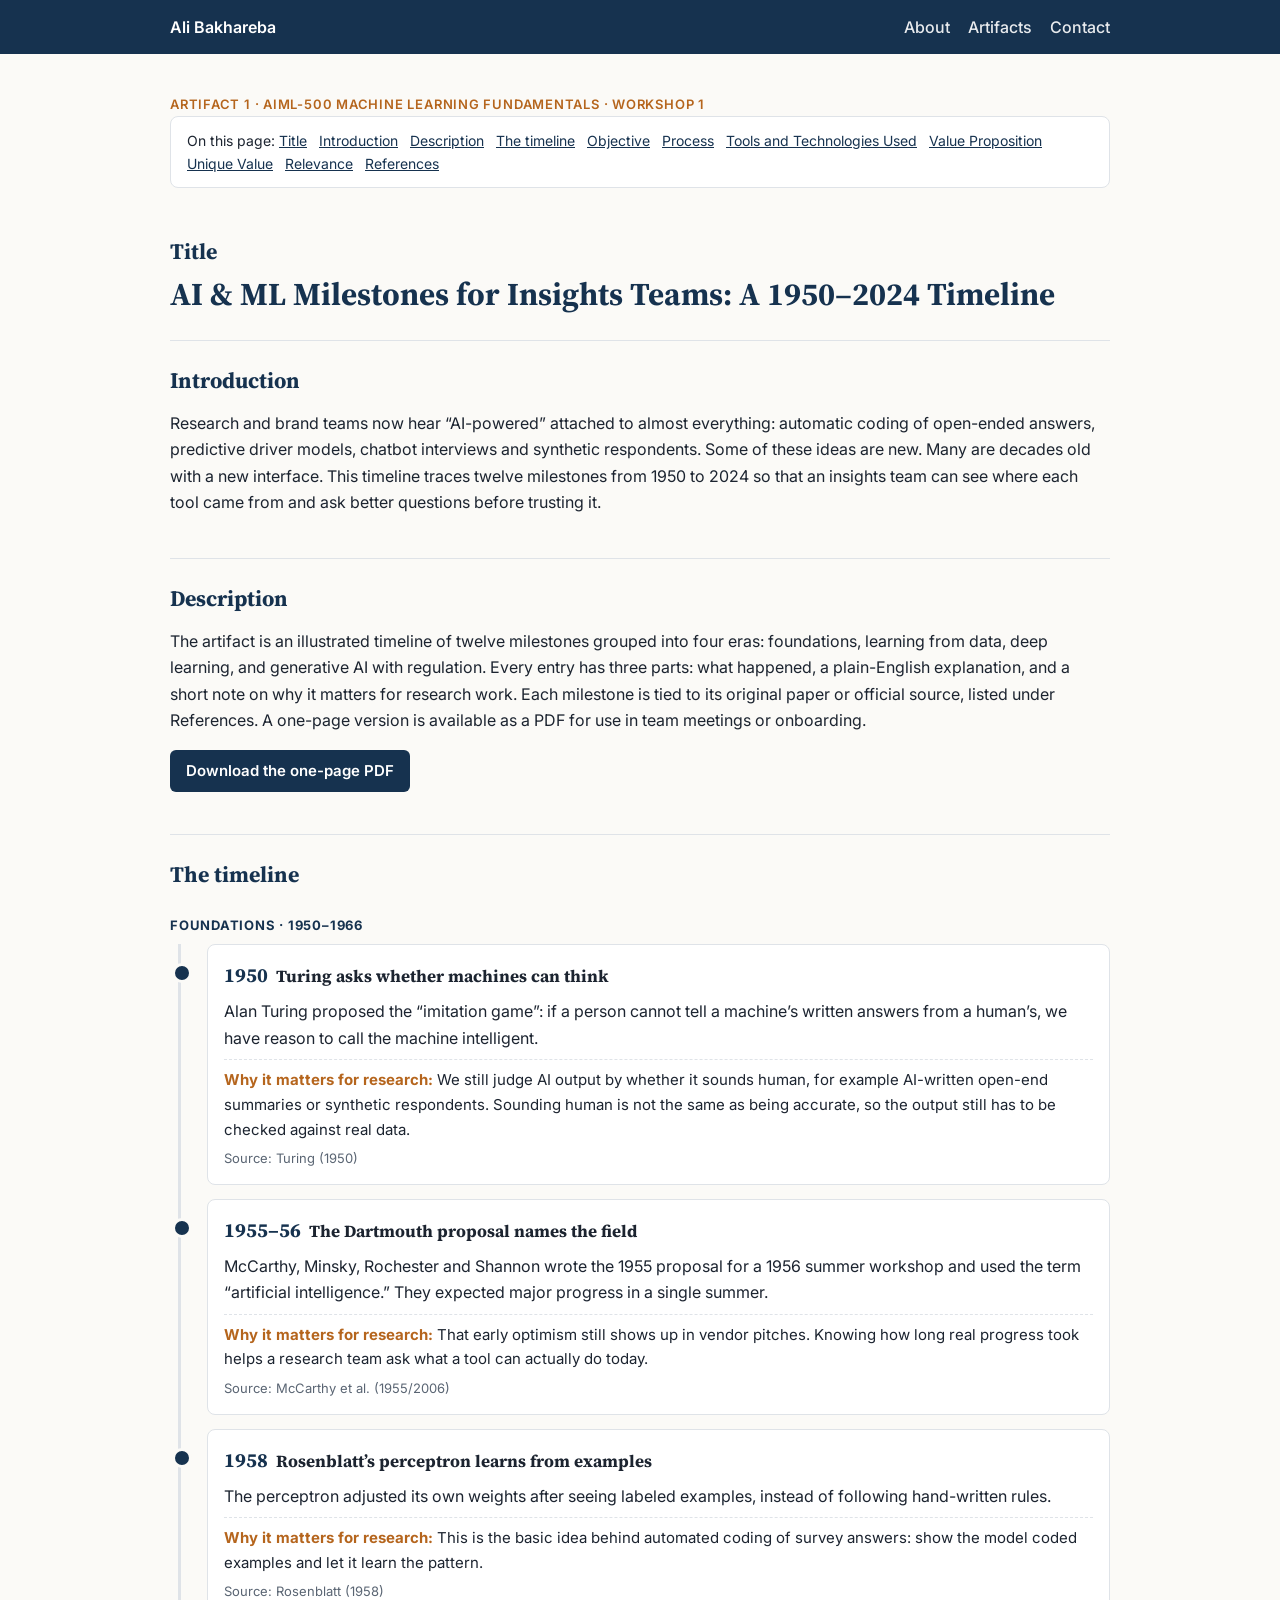
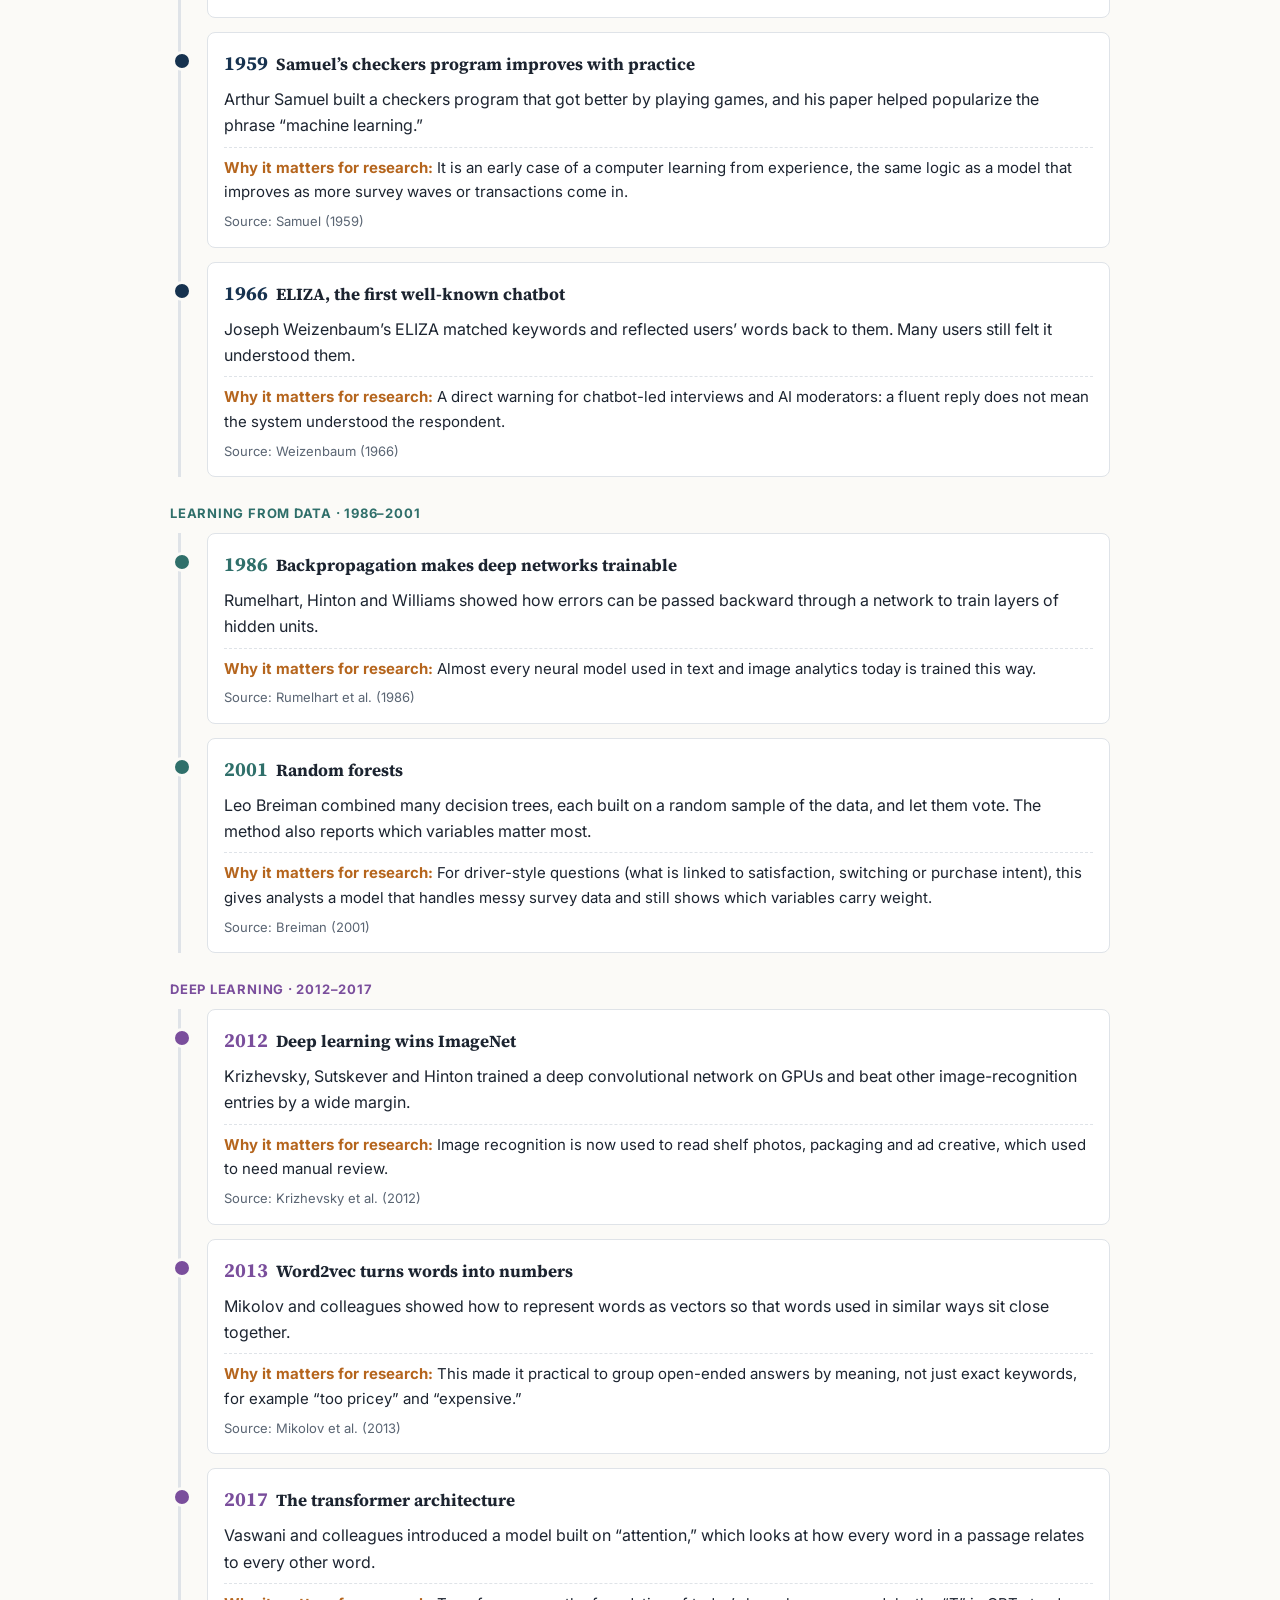
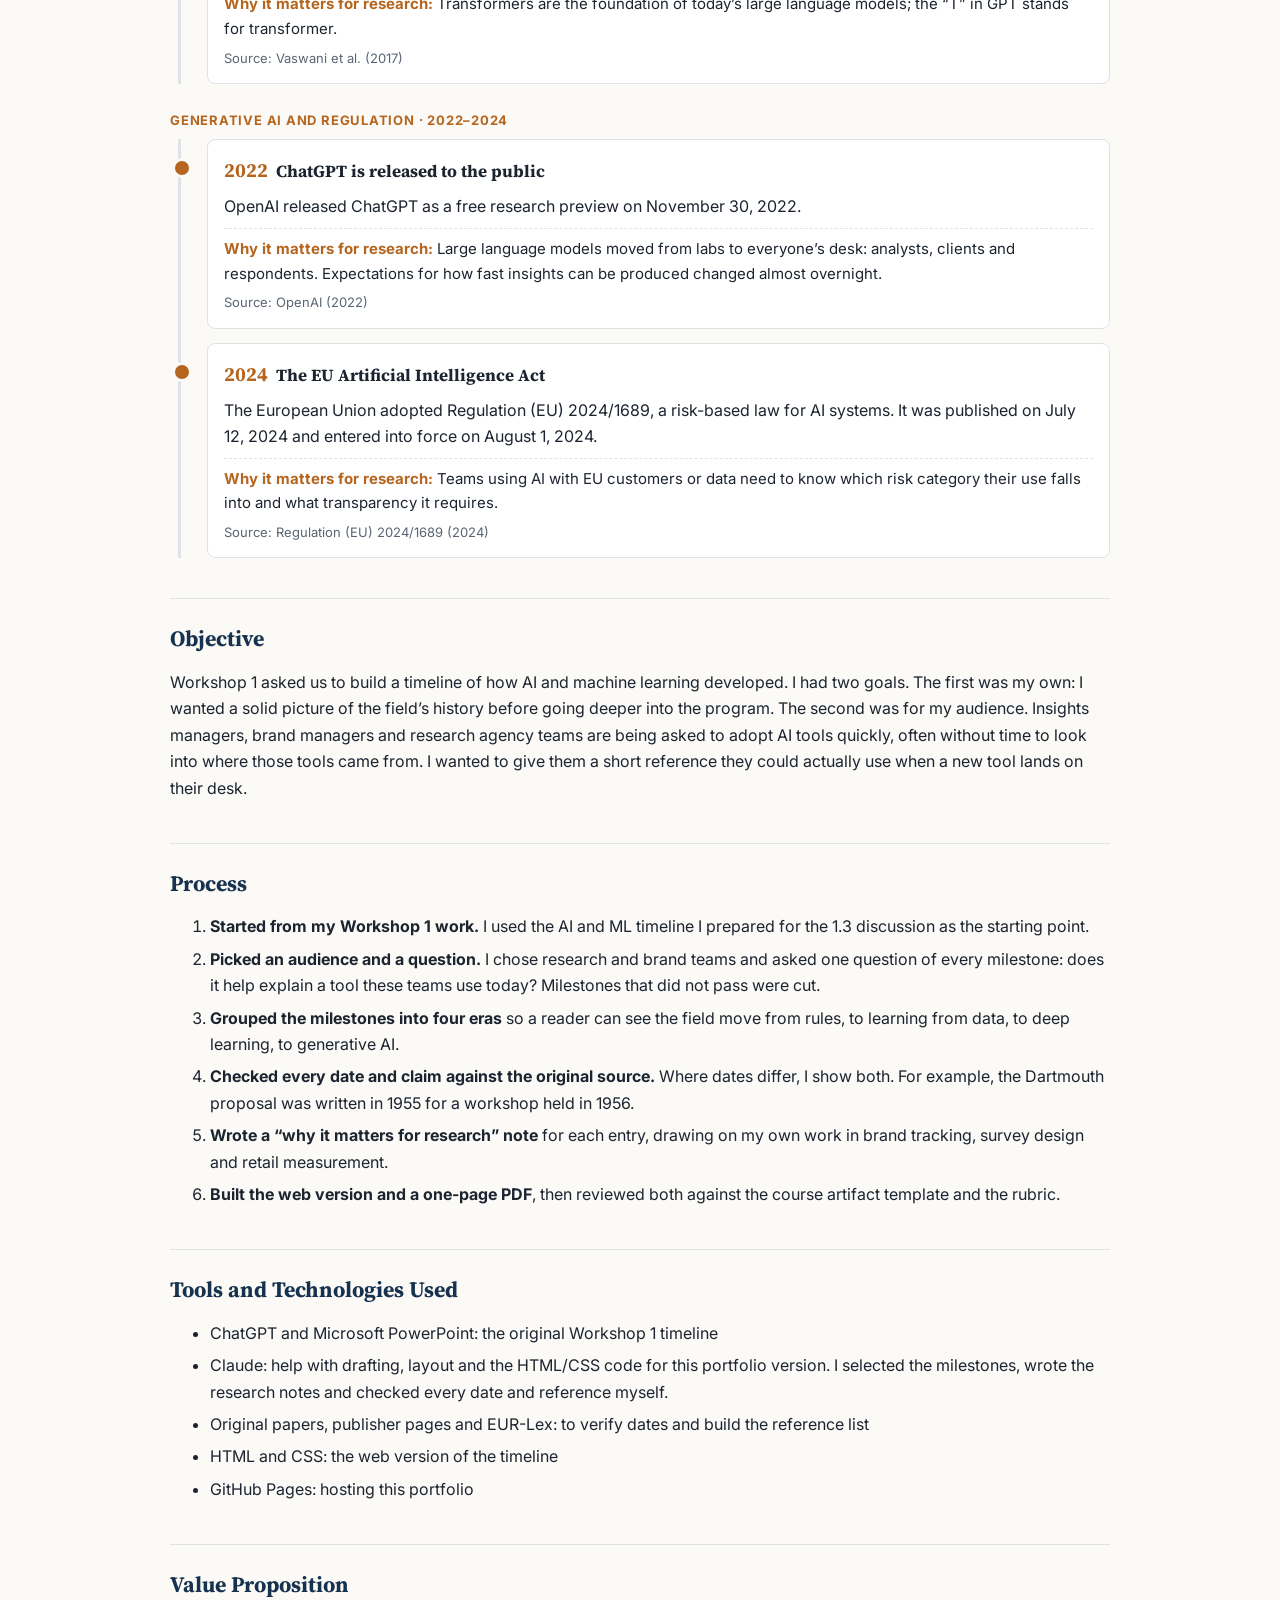
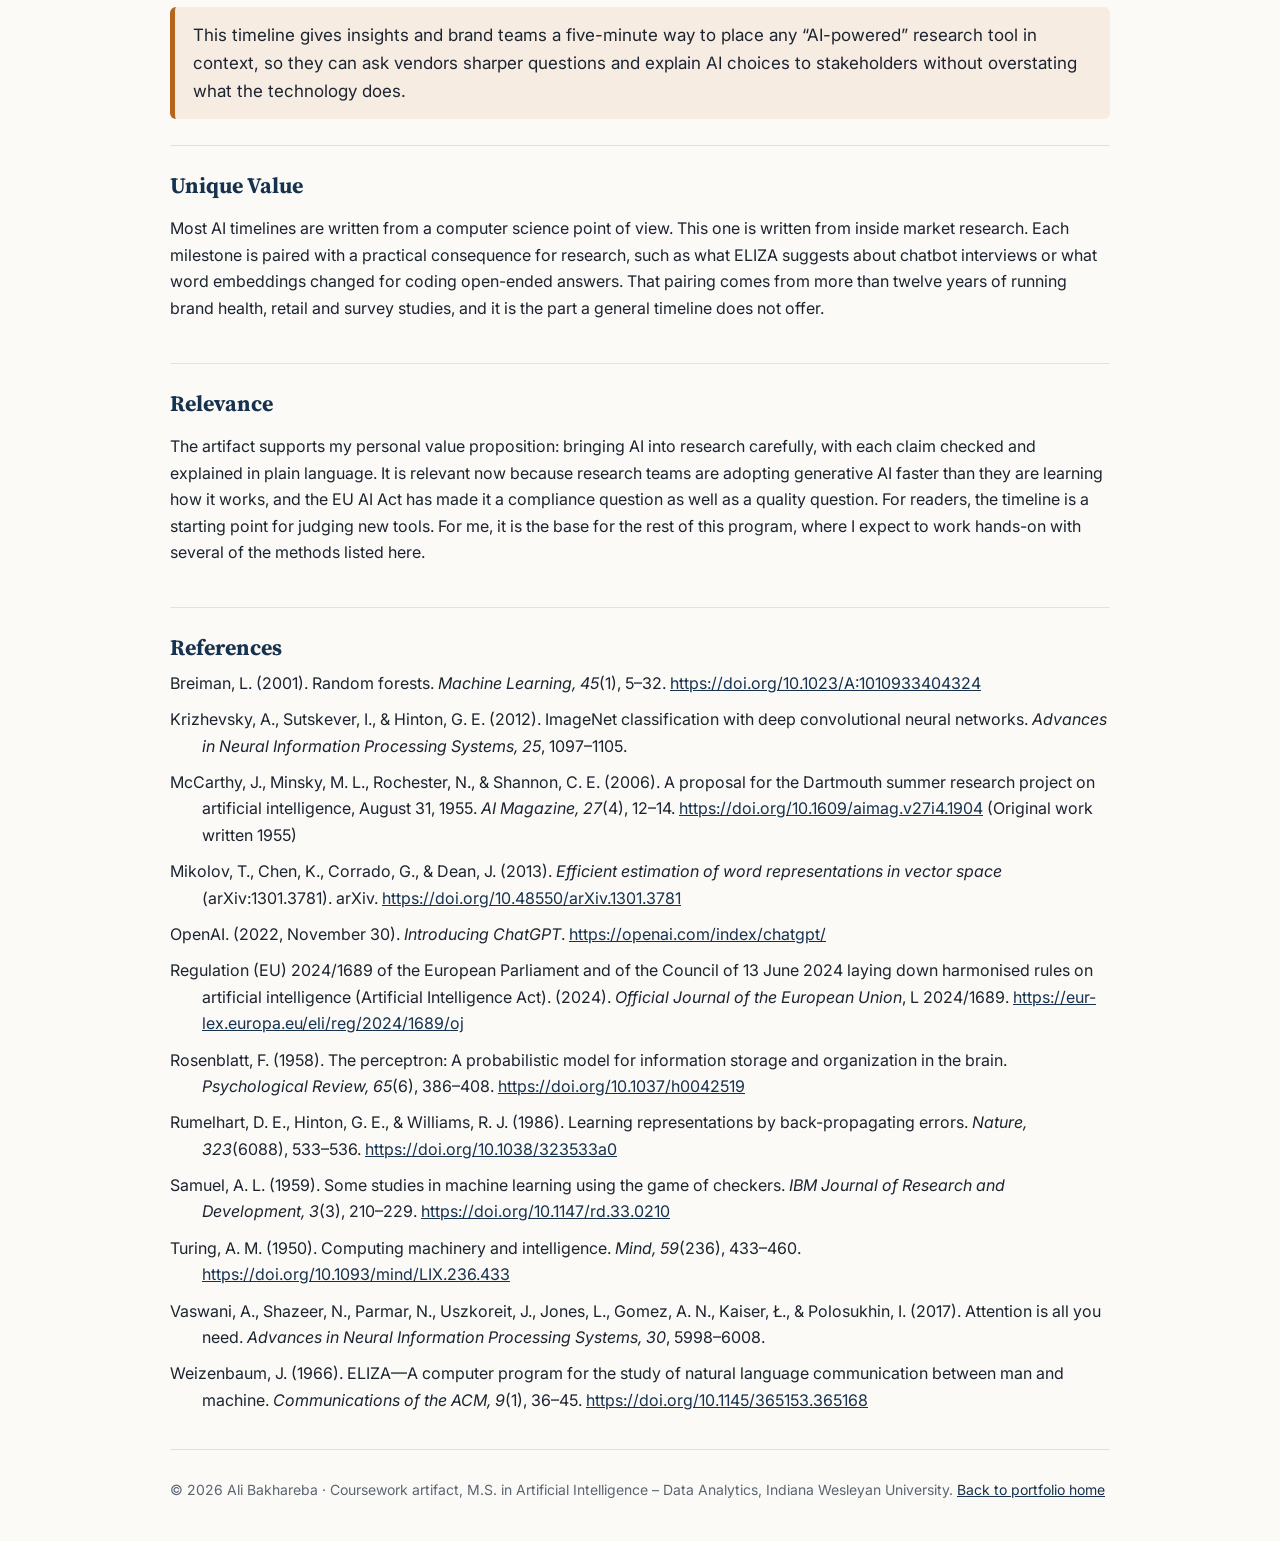
==== artifact-1-ai-ml-timeline.html @ 3a318d76 "Add files via upload" ====
<!doctype html><html lang="en"><head><meta charset="utf-8"><meta name="viewport" content="width=device-width, initial-scale=1">
<title>AI &amp; ML Milestones for Insights Teams | Ali Bakhareba</title><link rel="preconnect" href="https://fonts.googleapis.com">
<link href="https://fonts.googleapis.com/css2?family=Inter:wght@400;500;600;700&family=Source+Serif+4:wght@600;700&display=swap" rel="stylesheet">
<link rel="stylesheet" href="assets/style.css"></head><body>
<header class="site"><div class="wrap"><a href="index.html">Ali Bakhareba</a>
<nav><a href="index.html#about">About</a><a href="index.html#artifacts">Artifacts</a><a href="index.html#contact">Contact</a></nav></div></header>
<div class="wrap">
<div class="art-head">
 <div class="hero" style="padding:0;border:0"><div class="kicker">Artifact 1 · AIML-500 Machine Learning Fundamentals · Workshop 1</div></div>
 <div class="toc">On this page:
 <a href="#title">Title</a><a href="#introduction">Introduction</a><a href="#description">Description</a><a href="#timeline">The timeline</a><a href="#objective">Objective</a><a href="#process">Process</a><a href="#tools">Tools and Technologies Used</a><a href="#value">Value Proposition</a><a href="#unique">Unique Value</a><a href="#relevance">Relevance</a><a href="#references">References</a></div>
</div>

<div class="field" id="title"><h2>Title</h2>
<h1 style="margin:0">AI &amp; ML Milestones for Insights Teams: A 1950–2024 Timeline</h1></div>

<div class="field" id="introduction"><h2>Introduction</h2>
<p>Research and brand teams now hear “AI-powered” attached to almost everything: automatic coding of open-ended answers, predictive driver models, chatbot interviews and synthetic respondents. Some of these ideas are new. Many are decades old with a new interface. This timeline traces twelve milestones from 1950 to 2024 so that an insights team can see where each tool came from and ask better questions before trusting it.</p></div>

<div class="field" id="description"><h2>Description</h2>
<p>The artifact is an illustrated timeline of twelve milestones grouped into four eras: foundations, learning from data, deep learning, and generative AI with regulation. Every entry has three parts: what happened, a plain-English explanation, and a short note on why it matters for research work. Each milestone is tied to its original paper or official source, listed under References. A one-page version is available as a PDF for use in team meetings or onboarding.</p>
<p><a class="btn" href="assets/AI-ML-Milestones-for-Insights-Teams.pdf" download>Download the one-page PDF</a></p></div>

<div class="field" id="timeline"><h2>The timeline</h2>
<div class="era" style="color:var(--era1)">Foundations · 1950–1966</div><div class="tl">
<div class="ms e1"><span class="yr">1950</span><h3>Turing asks whether machines can think</h3><p>Alan Turing proposed the “imitation game”: if a person cannot tell a machine’s written answers from a human’s, we have reason to call the machine intelligent.</p><p class="why"><b>Why it matters for research:</b> We still judge AI output by whether it sounds human, for example AI-written open-end summaries or synthetic respondents. Sounding human is not the same as being accurate, so the output still has to be checked against real data.</p><div class="src">Source: Turing (1950)</div></div>
<div class="ms e1"><span class="yr">1955–56</span><h3>The Dartmouth proposal names the field</h3><p>McCarthy, Minsky, Rochester and Shannon wrote the 1955 proposal for a 1956 summer workshop and used the term “artificial intelligence.” They expected major progress in a single summer.</p><p class="why"><b>Why it matters for research:</b> That early optimism still shows up in vendor pitches. Knowing how long real progress took helps a research team ask what a tool can actually do today.</p><div class="src">Source: McCarthy et al. (1955/2006)</div></div>
<div class="ms e1"><span class="yr">1958</span><h3>Rosenblatt’s perceptron learns from examples</h3><p>The perceptron adjusted its own weights after seeing labeled examples, instead of following hand-written rules.</p><p class="why"><b>Why it matters for research:</b> This is the basic idea behind automated coding of survey answers: show the model coded examples and let it learn the pattern.</p><div class="src">Source: Rosenblatt (1958)</div></div>
<div class="ms e1"><span class="yr">1959</span><h3>Samuel’s checkers program improves with practice</h3><p>Arthur Samuel built a checkers program that got better by playing games, and his paper helped popularize the phrase “machine learning.”</p><p class="why"><b>Why it matters for research:</b> It is an early case of a computer learning from experience, the same logic as a model that improves as more survey waves or transactions come in.</p><div class="src">Source: Samuel (1959)</div></div>
<div class="ms e1"><span class="yr">1966</span><h3>ELIZA, the first well-known chatbot</h3><p>Joseph Weizenbaum’s ELIZA matched keywords and reflected users’ words back to them. Many users still felt it understood them.</p><p class="why"><b>Why it matters for research:</b> A direct warning for chatbot-led interviews and AI moderators: a fluent reply does not mean the system understood the respondent.</p><div class="src">Source: Weizenbaum (1966)</div></div>
</div>
<div class="era" style="color:var(--era2)">Learning from data · 1986–2001</div><div class="tl">
<div class="ms e2"><span class="yr">1986</span><h3>Backpropagation makes deep networks trainable</h3><p>Rumelhart, Hinton and Williams showed how errors can be passed backward through a network to train layers of hidden units.</p><p class="why"><b>Why it matters for research:</b> Almost every neural model used in text and image analytics today is trained this way.</p><div class="src">Source: Rumelhart et al. (1986)</div></div>
<div class="ms e2"><span class="yr">2001</span><h3>Random forests</h3><p>Leo Breiman combined many decision trees, each built on a random sample of the data, and let them vote. The method also reports which variables matter most.</p><p class="why"><b>Why it matters for research:</b> For driver-style questions (what is linked to satisfaction, switching or purchase intent), this gives analysts a model that handles messy survey data and still shows which variables carry weight.</p><div class="src">Source: Breiman (2001)</div></div>
</div>
<div class="era" style="color:var(--era3)">Deep learning · 2012–2017</div><div class="tl">
<div class="ms e3"><span class="yr">2012</span><h3>Deep learning wins ImageNet</h3><p>Krizhevsky, Sutskever and Hinton trained a deep convolutional network on GPUs and beat other image-recognition entries by a wide margin.</p><p class="why"><b>Why it matters for research:</b> Image recognition is now used to read shelf photos, packaging and ad creative, which used to need manual review.</p><div class="src">Source: Krizhevsky et al. (2012)</div></div>
<div class="ms e3"><span class="yr">2013</span><h3>Word2vec turns words into numbers</h3><p>Mikolov and colleagues showed how to represent words as vectors so that words used in similar ways sit close together.</p><p class="why"><b>Why it matters for research:</b> This made it practical to group open-ended answers by meaning, not just exact keywords, for example “too pricey” and “expensive.”</p><div class="src">Source: Mikolov et al. (2013)</div></div>
<div class="ms e3"><span class="yr">2017</span><h3>The transformer architecture</h3><p>Vaswani and colleagues introduced a model built on “attention,” which looks at how every word in a passage relates to every other word.</p><p class="why"><b>Why it matters for research:</b> Transformers are the foundation of today’s large language models; the “T” in GPT stands for transformer.</p><div class="src">Source: Vaswani et al. (2017)</div></div>
</div>
<div class="era" style="color:var(--era4)">Generative AI and regulation · 2022–2024</div><div class="tl">
<div class="ms e4"><span class="yr">2022</span><h3>ChatGPT is released to the public</h3><p>OpenAI released ChatGPT as a free research preview on November 30, 2022.</p><p class="why"><b>Why it matters for research:</b> Large language models moved from labs to everyone’s desk: analysts, clients and respondents. Expectations for how fast insights can be produced changed almost overnight.</p><div class="src">Source: OpenAI (2022)</div></div>
<div class="ms e4"><span class="yr">2024</span><h3>The EU Artificial Intelligence Act</h3><p>The European Union adopted Regulation (EU) 2024/1689, a risk-based law for AI systems. It was published on July 12, 2024 and entered into force on August 1, 2024.</p><p class="why"><b>Why it matters for research:</b> Teams using AI with EU customers or data need to know which risk category their use falls into and what transparency it requires.</p><div class="src">Source: Regulation (EU) 2024/1689 (2024)</div></div>
</div>
</div>

<div class="field" id="objective"><h2>Objective</h2>
<p>Workshop 1 asked us to build a timeline of how AI and machine learning developed. I had two goals. The first was my own: I wanted a solid picture of the field’s history before going deeper into the program. The second was for my audience. Insights managers, brand managers and research agency teams are being asked to adopt AI tools quickly, often without time to look into where those tools came from. I wanted to give them a short reference they could actually use when a new tool lands on their desk.</p></div>

<div class="field" id="process"><h2>Process</h2>
<ol>
<li><b>Started from my Workshop 1 work.</b> I used the AI and ML timeline I prepared for the 1.3 discussion as the starting point.</li>
<li><b>Picked an audience and a question.</b> I chose research and brand teams and asked one question of every milestone: does it help explain a tool these teams use today? Milestones that did not pass were cut.</li>
<li><b>Grouped the milestones into four eras</b> so a reader can see the field move from rules, to learning from data, to deep learning, to generative AI.</li>
<li><b>Checked every date and claim against the original source.</b> Where dates differ, I show both. For example, the Dartmouth proposal was written in 1955 for a workshop held in 1956.</li>
<li><b>Wrote a “why it matters for research” note</b> for each entry, drawing on my own work in brand tracking, survey design and retail measurement.</li>
<li><b>Built the web version and a one-page PDF</b>, then reviewed both against the course artifact template and the rubric.</li>
</ol></div>

<div class="field" id="tools"><h2>Tools and Technologies Used</h2>
<ul>
<li>ChatGPT and Microsoft PowerPoint: the original Workshop 1 timeline</li>
<li>Claude: help with drafting, layout and the HTML/CSS code for this portfolio version. I selected the milestones, wrote the research notes and checked every date and reference myself.</li>
<li>Original papers, publisher pages and EUR-Lex: to verify dates and build the reference list</li>
<li>HTML and CSS: the web version of the timeline</li>
<li>GitHub Pages: hosting this portfolio</li>
</ul></div>

<div class="field" id="value"><h2>Value Proposition</h2>
<div class="vp">This timeline gives insights and brand teams a five-minute way to place any “AI-powered” research tool in context, so they can ask vendors sharper questions and explain AI choices to stakeholders without overstating what the technology does.</div></div>

<div class="field" id="unique"><h2>Unique Value</h2>
<p>Most AI timelines are written from a computer science point of view. This one is written from inside market research. Each milestone is paired with a practical consequence for research, such as what ELIZA suggests about chatbot interviews or what word embeddings changed for coding open-ended answers. That pairing comes from more than twelve years of running brand health, retail and survey studies, and it is the part a general timeline does not offer.</p></div>

<div class="field" id="relevance"><h2>Relevance</h2>
<p>The artifact supports my personal value proposition: bringing AI into research carefully, with each claim checked and explained in plain language. It is relevant now because research teams are adopting generative AI faster than they are learning how it works, and the EU AI Act has made it a compliance question as well as a quality question. For readers, the timeline is a starting point for judging new tools. For me, it is the base for the rest of this program, where I expect to work hands-on with several of the methods listed here.</p></div>

<div class="field refs" id="references"><h2>References</h2>
<p>Breiman, L. (2001). Random forests. <i>Machine Learning, 45</i>(1), 5–32. <a href="https://doi.org/10.1023/A:1010933404324">https://doi.org/10.1023/A:1010933404324</a></p><p>Krizhevsky, A., Sutskever, I., &amp; Hinton, G. E. (2012). ImageNet classification with deep convolutional neural networks. <i>Advances in Neural Information Processing Systems, 25</i>, 1097–1105.</p><p>McCarthy, J., Minsky, M. L., Rochester, N., &amp; Shannon, C. E. (2006). A proposal for the Dartmouth summer research project on artificial intelligence, August 31, 1955. <i>AI Magazine, 27</i>(4), 12–14. <a href="https://doi.org/10.1609/aimag.v27i4.1904">https://doi.org/10.1609/aimag.v27i4.1904</a> (Original work written 1955)</p><p>Mikolov, T., Chen, K., Corrado, G., &amp; Dean, J. (2013). <i>Efficient estimation of word representations in vector space</i> (arXiv:1301.3781). arXiv. <a href="https://doi.org/10.48550/arXiv.1301.3781">https://doi.org/10.48550/arXiv.1301.3781</a></p><p>OpenAI. (2022, November 30). <i>Introducing ChatGPT</i>. <a href="https://openai.com/index/chatgpt/">https://openai.com/index/chatgpt/</a></p><p>Regulation (EU) 2024/1689 of the European Parliament and of the Council of 13 June 2024 laying down harmonised rules on artificial intelligence (Artificial Intelligence Act). (2024). <i>Official Journal of the European Union</i>, L 2024/1689. <a href="https://eur-lex.europa.eu/eli/reg/2024/1689/oj">https://eur-lex.europa.eu/eli/reg/2024/1689/oj</a></p><p>Rosenblatt, F. (1958). The perceptron: A probabilistic model for information storage and organization in the brain. <i>Psychological Review, 65</i>(6), 386–408. <a href="https://doi.org/10.1037/h0042519">https://doi.org/10.1037/h0042519</a></p><p>Rumelhart, D. E., Hinton, G. E., &amp; Williams, R. J. (1986). Learning representations by back-propagating errors. <i>Nature, 323</i>(6088), 533–536. <a href="https://doi.org/10.1038/323533a0">https://doi.org/10.1038/323533a0</a></p><p>Samuel, A. L. (1959). Some studies in machine learning using the game of checkers. <i>IBM Journal of Research and Development, 3</i>(3), 210–229. <a href="https://doi.org/10.1147/rd.33.0210">https://doi.org/10.1147/rd.33.0210</a></p><p>Turing, A. M. (1950). Computing machinery and intelligence. <i>Mind, 59</i>(236), 433–460. <a href="https://doi.org/10.1093/mind/LIX.236.433">https://doi.org/10.1093/mind/LIX.236.433</a></p><p>Vaswani, A., Shazeer, N., Parmar, N., Uszkoreit, J., Jones, L., Gomez, A. N., Kaiser, Ł., &amp; Polosukhin, I. (2017). Attention is all you need. <i>Advances in Neural Information Processing Systems, 30</i>, 5998–6008.</p><p>Weizenbaum, J. (1966). ELIZA—A computer program for the study of natural language communication between man and machine. <i>Communications of the ACM, 9</i>(1), 36–45. <a href="https://doi.org/10.1145/365153.365168">https://doi.org/10.1145/365153.365168</a></p>
</div>

<footer>© 2026 Ali Bakhareba · Coursework artifact, M.S. in Artificial Intelligence – Data Analytics, Indiana Wesleyan University. <a href="index.html">Back to portfolio home</a></footer>
</div></body></html>
---- assets/style.css ----
:root{
  --ink:#1c2430; --muted:#5a6573; --line:#dfe3e8; --bg:#fbfaf7; --card:#ffffff;
  --navy:#16324f; --accent:#b5651d; --accent-soft:#f6ece2; --era1:#16324f; --era2:#2f6f6a; --era3:#7a4e9c; --era4:#b5651d;
}
*{box-sizing:border-box}
html{scroll-behavior:smooth}
body{margin:0;background:var(--bg);color:var(--ink);font:16px/1.65 "Inter",system-ui,-apple-system,"Segoe UI",Arial,sans-serif}
h1,h2,h3{font-family:"Source Serif 4",Georgia,serif;color:var(--navy);line-height:1.25}
a{color:var(--navy)}
.wrap{max-width:980px;margin:0 auto;padding:0 20px}
header.site{background:var(--navy);color:#fff}
header.site .wrap{display:flex;justify-content:space-between;align-items:center;flex-wrap:wrap;gap:8px;padding-top:14px;padding-bottom:14px}
header.site a{color:#fff;text-decoration:none;font-weight:600}
header.site nav a{margin-left:18px;font-weight:500;opacity:.9}
header.site nav a:hover{opacity:1;text-decoration:underline}
.hero{padding:56px 0 40px;border-bottom:1px solid var(--line)}
.hero .kicker{color:var(--accent);font-weight:600;letter-spacing:.06em;text-transform:uppercase;font-size:13px}
.hero h1{font-size:40px;margin:6px 0 4px}
.hero .role{color:var(--muted);font-size:18px;margin:0 0 22px}
.pvp{background:var(--card);border-left:5px solid var(--accent);padding:18px 22px;border-radius:6px;box-shadow:0 1px 3px rgba(0,0,0,.06);font-size:18px}
.pvp b{display:block;font-size:13px;letter-spacing:.06em;text-transform:uppercase;color:var(--accent);margin-bottom:6px}
section{padding:40px 0;border-bottom:1px solid var(--line)}
section h2{font-size:28px;margin-top:0}
.grid{display:grid;align-items:start;grid-template-columns:repeat(auto-fit,minmax(260px,1fr));gap:18px}
.card{background:var(--card);border:1px solid var(--line);border-radius:8px;padding:18px;display:flex;flex-direction:column}
.card img{width:100%;border-radius:6px;border:1px solid var(--line);margin-bottom:12px}
.card h3{margin:4px 0 6px;font-size:19px}
.card .tag{font-size:12px;font-weight:600;color:var(--accent);text-transform:uppercase;letter-spacing:.05em}
.card p{margin:0 0 12px;color:var(--muted)}
.card .btn{margin-top:auto}
.card.pending{border-style:dashed;background:transparent}
.btn{display:inline-block;background:var(--navy);color:#fff;padding:9px 16px;border-radius:6px;text-decoration:none;font-weight:600;font-size:15px}
.btn.alt{background:transparent;color:var(--navy);border:1.5px solid var(--navy)}
.facts{display:grid;grid-template-columns:repeat(auto-fit,minmax(170px,1fr));gap:12px;margin-top:18px}
.fact{background:var(--card);border:1px solid var(--line);border-radius:8px;padding:12px 14px}
.fact b{display:block;font-size:22px;color:var(--navy);font-family:"Source Serif 4",Georgia,serif}
.fact span{font-size:14px;color:var(--muted)}
footer{padding:28px 0 40px;color:var(--muted);font-size:14px}
/* artifact page */
.art-head{padding:40px 0 24px}
.art-head h1{font-size:34px;margin:6px 0 10px}
.toc{background:var(--card);border:1px solid var(--line);border-radius:8px;padding:12px 16px;font-size:14px}
.toc a{margin-right:12px;display:inline-block}
.field{padding:26px 0;border-bottom:1px solid var(--line)}
.field h2{font-size:22px;margin:0 0 8px}
.field ol li,.field ul li{margin-bottom:6px}
.vp{background:var(--accent-soft);border-left:5px solid var(--accent);padding:14px 18px;border-radius:6px;font-size:17px}
.refs p{padding-left:2em;text-indent:-2em;margin:0 0 10px}
/* timeline */
.era{margin:26px 0 8px;font-weight:700;font-size:13px;letter-spacing:.06em;text-transform:uppercase}
.tl{position:relative;margin-left:8px;padding-left:26px;border-left:3px solid var(--line)}
.ms{position:relative;background:var(--card);border:1px solid var(--line);border-radius:8px;padding:14px 16px;margin:0 0 14px}
.ms:before{content:"";position:absolute;left:-36px;top:18px;width:14px;height:14px;border-radius:50%;background:var(--dot,var(--navy));border:3px solid var(--bg)}
.ms .yr{font-family:"Source Serif 4",Georgia,serif;font-weight:700;font-size:20px;color:var(--dot,var(--navy))}
.ms h3{display:inline;font-size:17px;margin-left:8px;color:var(--ink)}
.ms p{margin:6px 0 0}
.ms .why{margin-top:8px;padding-top:8px;border-top:1px dashed var(--line);font-size:15px}
.ms .why b{color:var(--accent)}
.ms .src{font-size:13px;color:var(--muted);margin-top:6px}
.e1{--dot:var(--era1)} .e2{--dot:var(--era2)} .e3{--dot:var(--era3)} .e4{--dot:var(--era4)}
@media (max-width:600px){.hero h1{font-size:31px}header.site nav a{margin-left:0;margin-right:14px}.art-head h1{font-size:27px}}
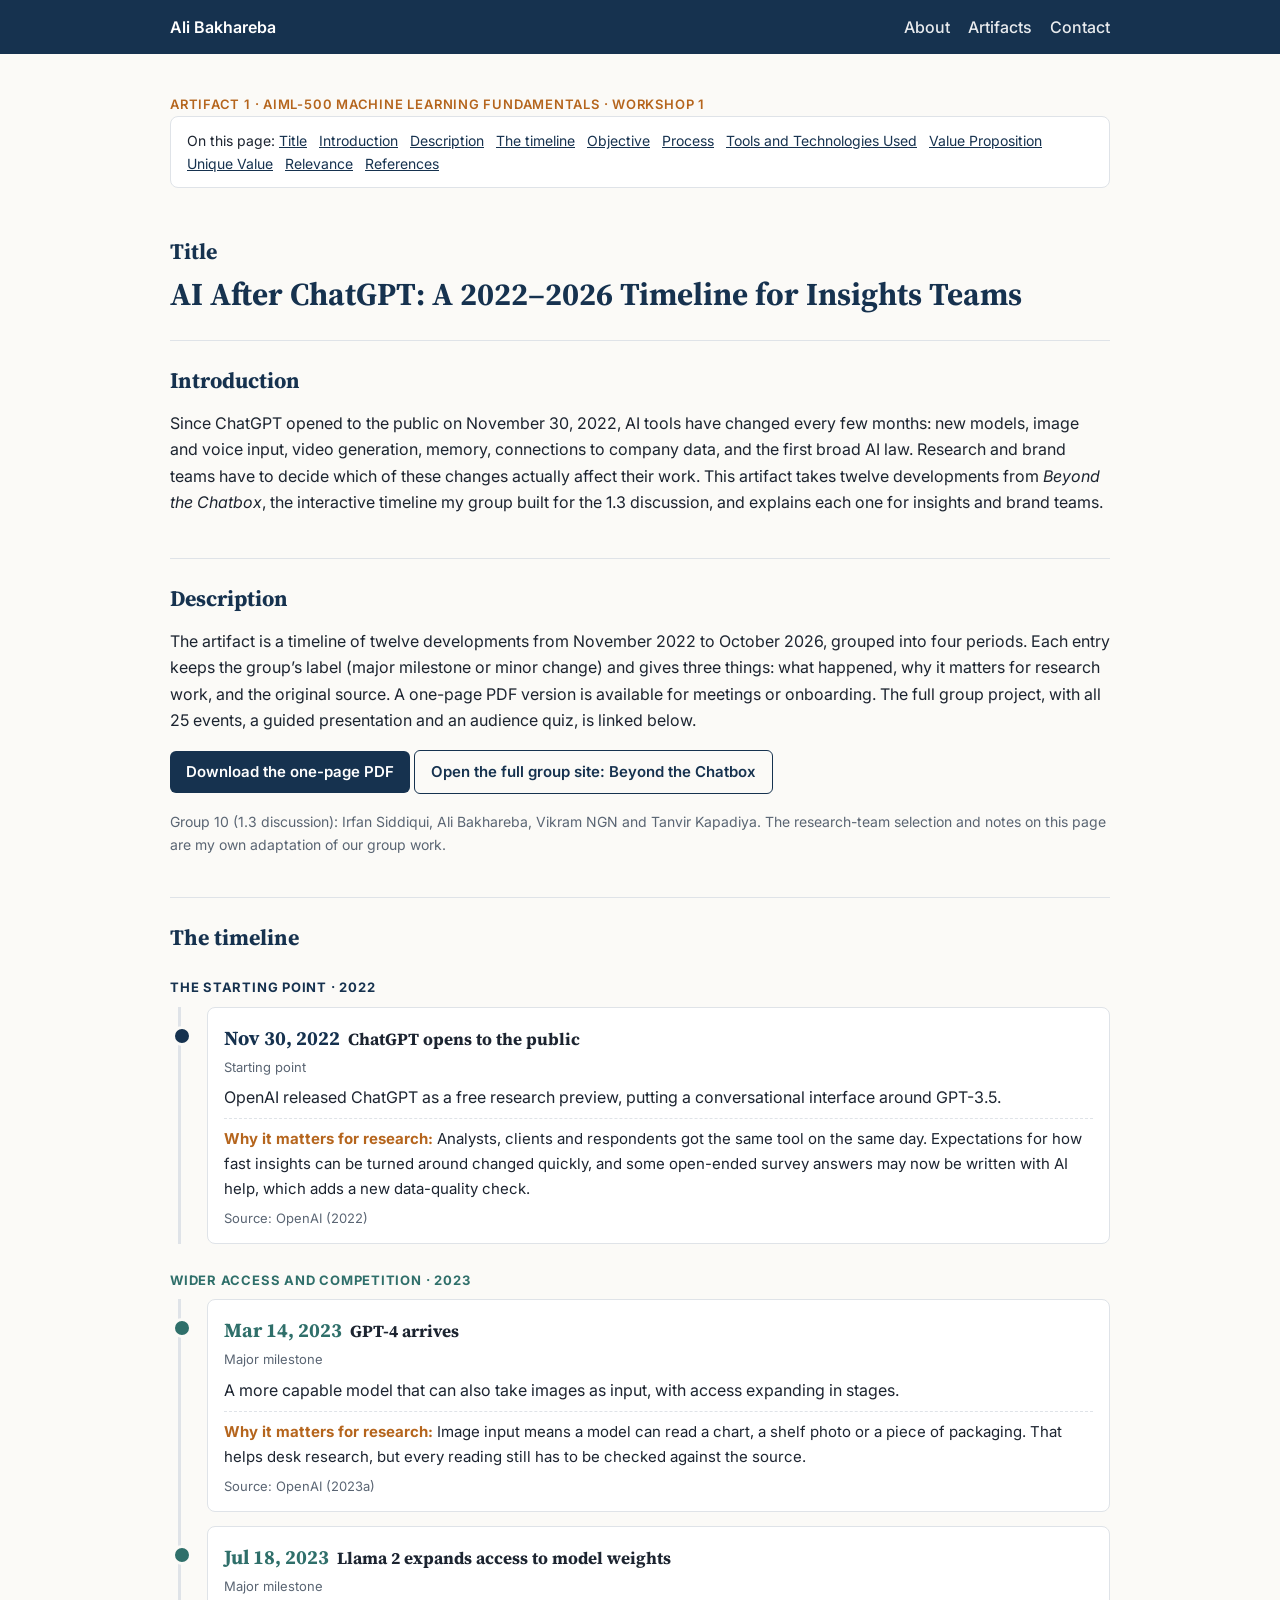
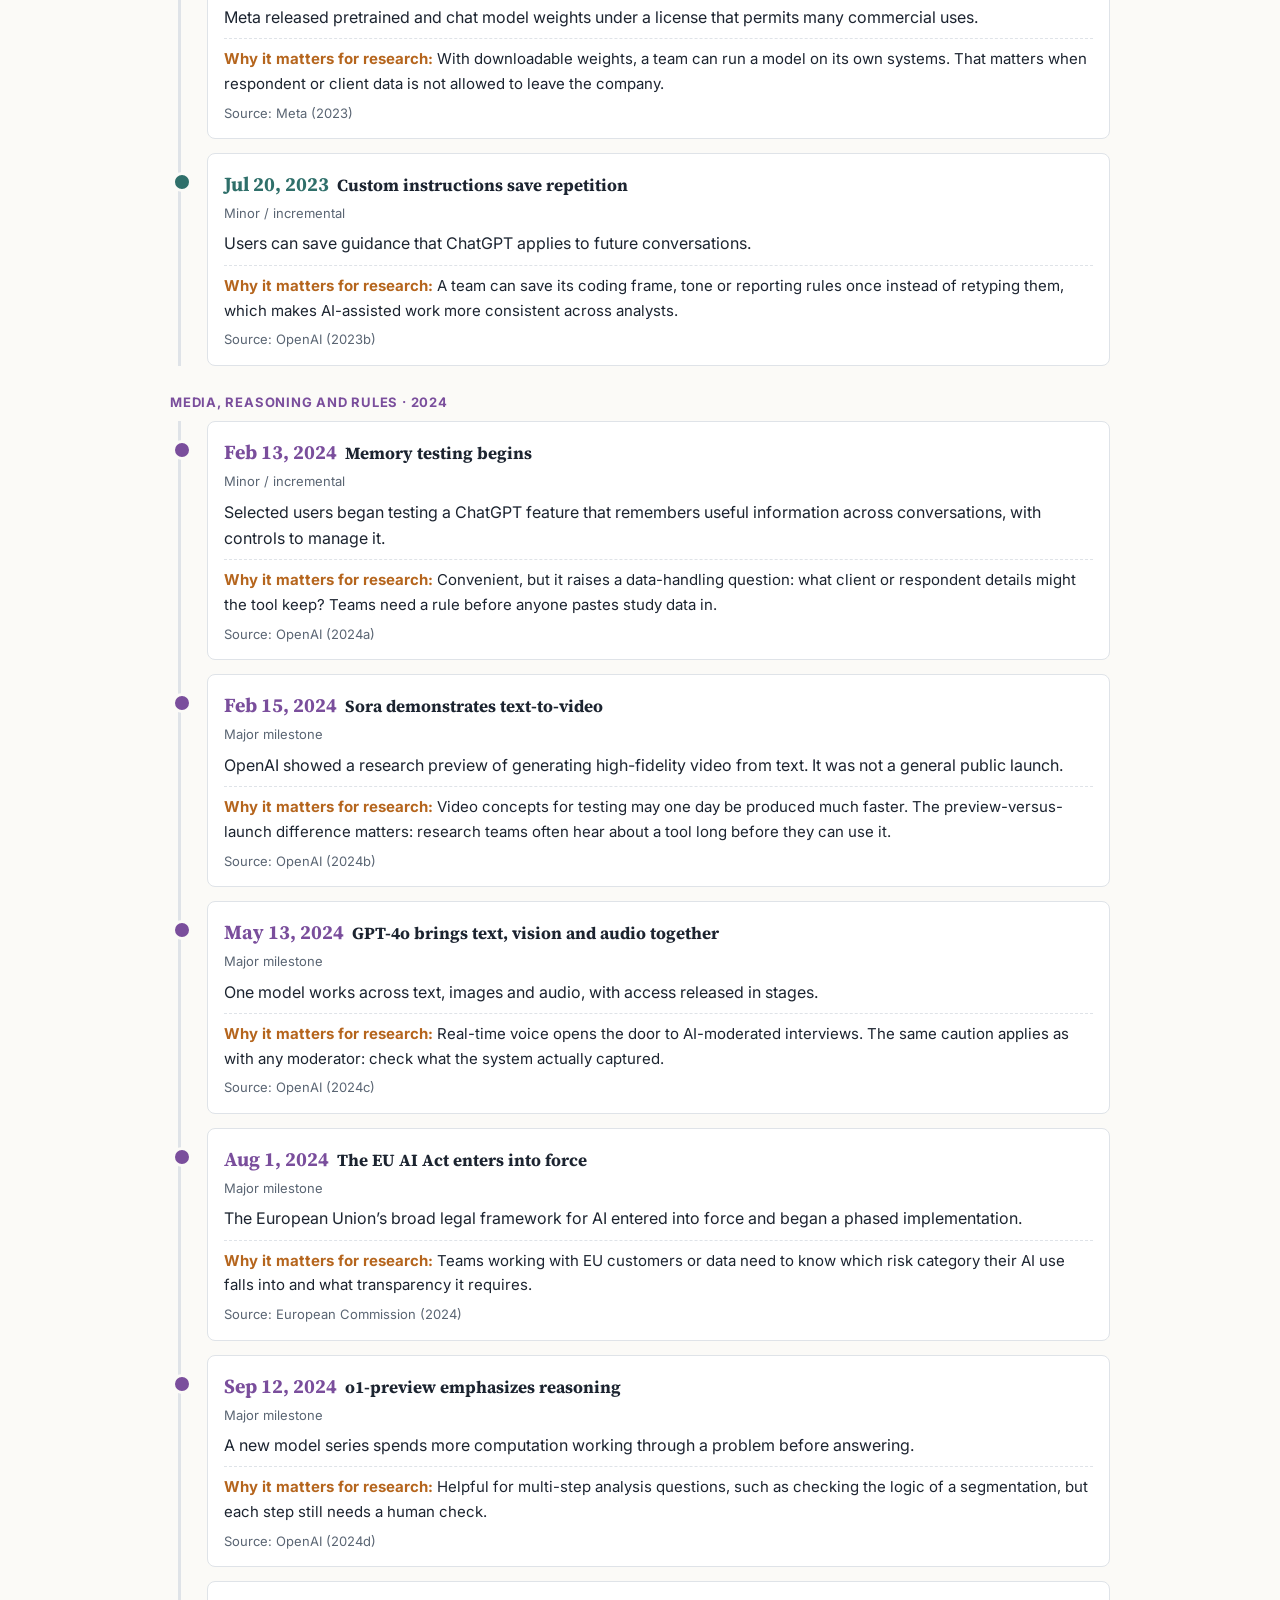
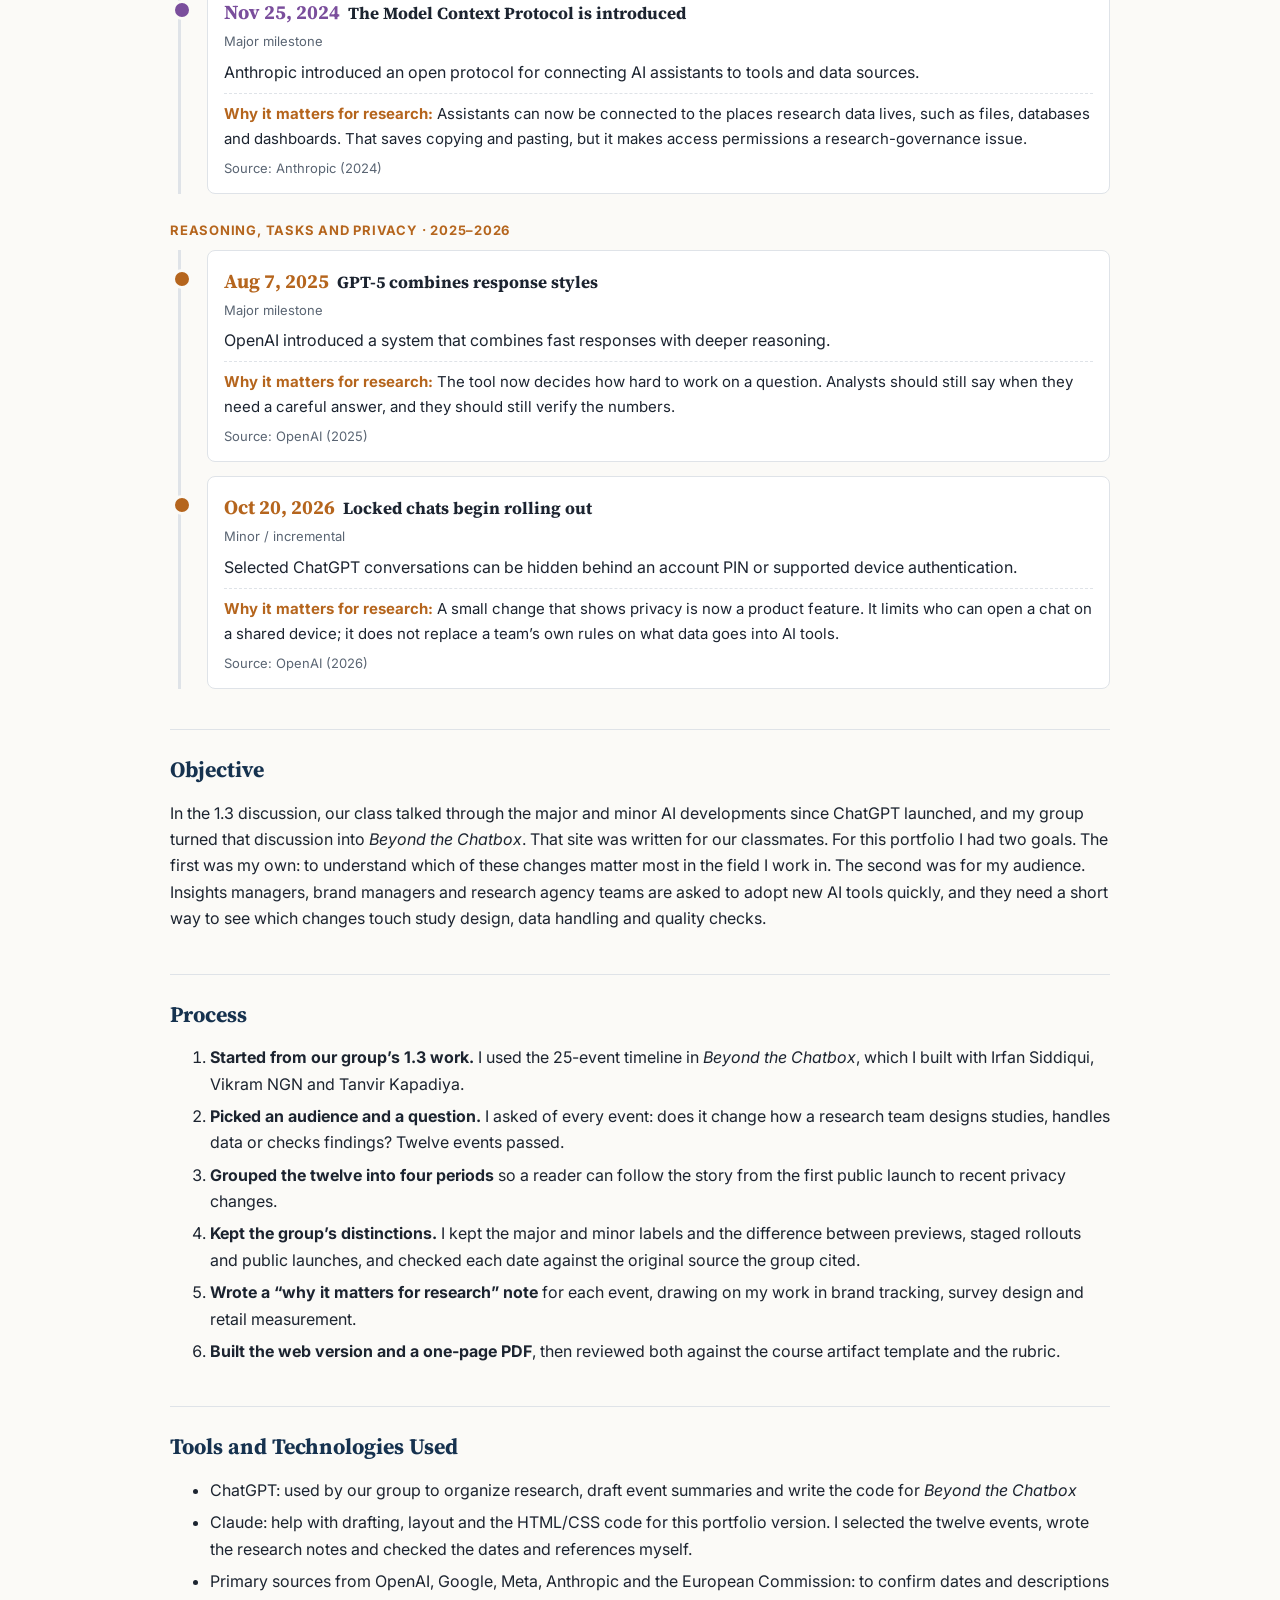
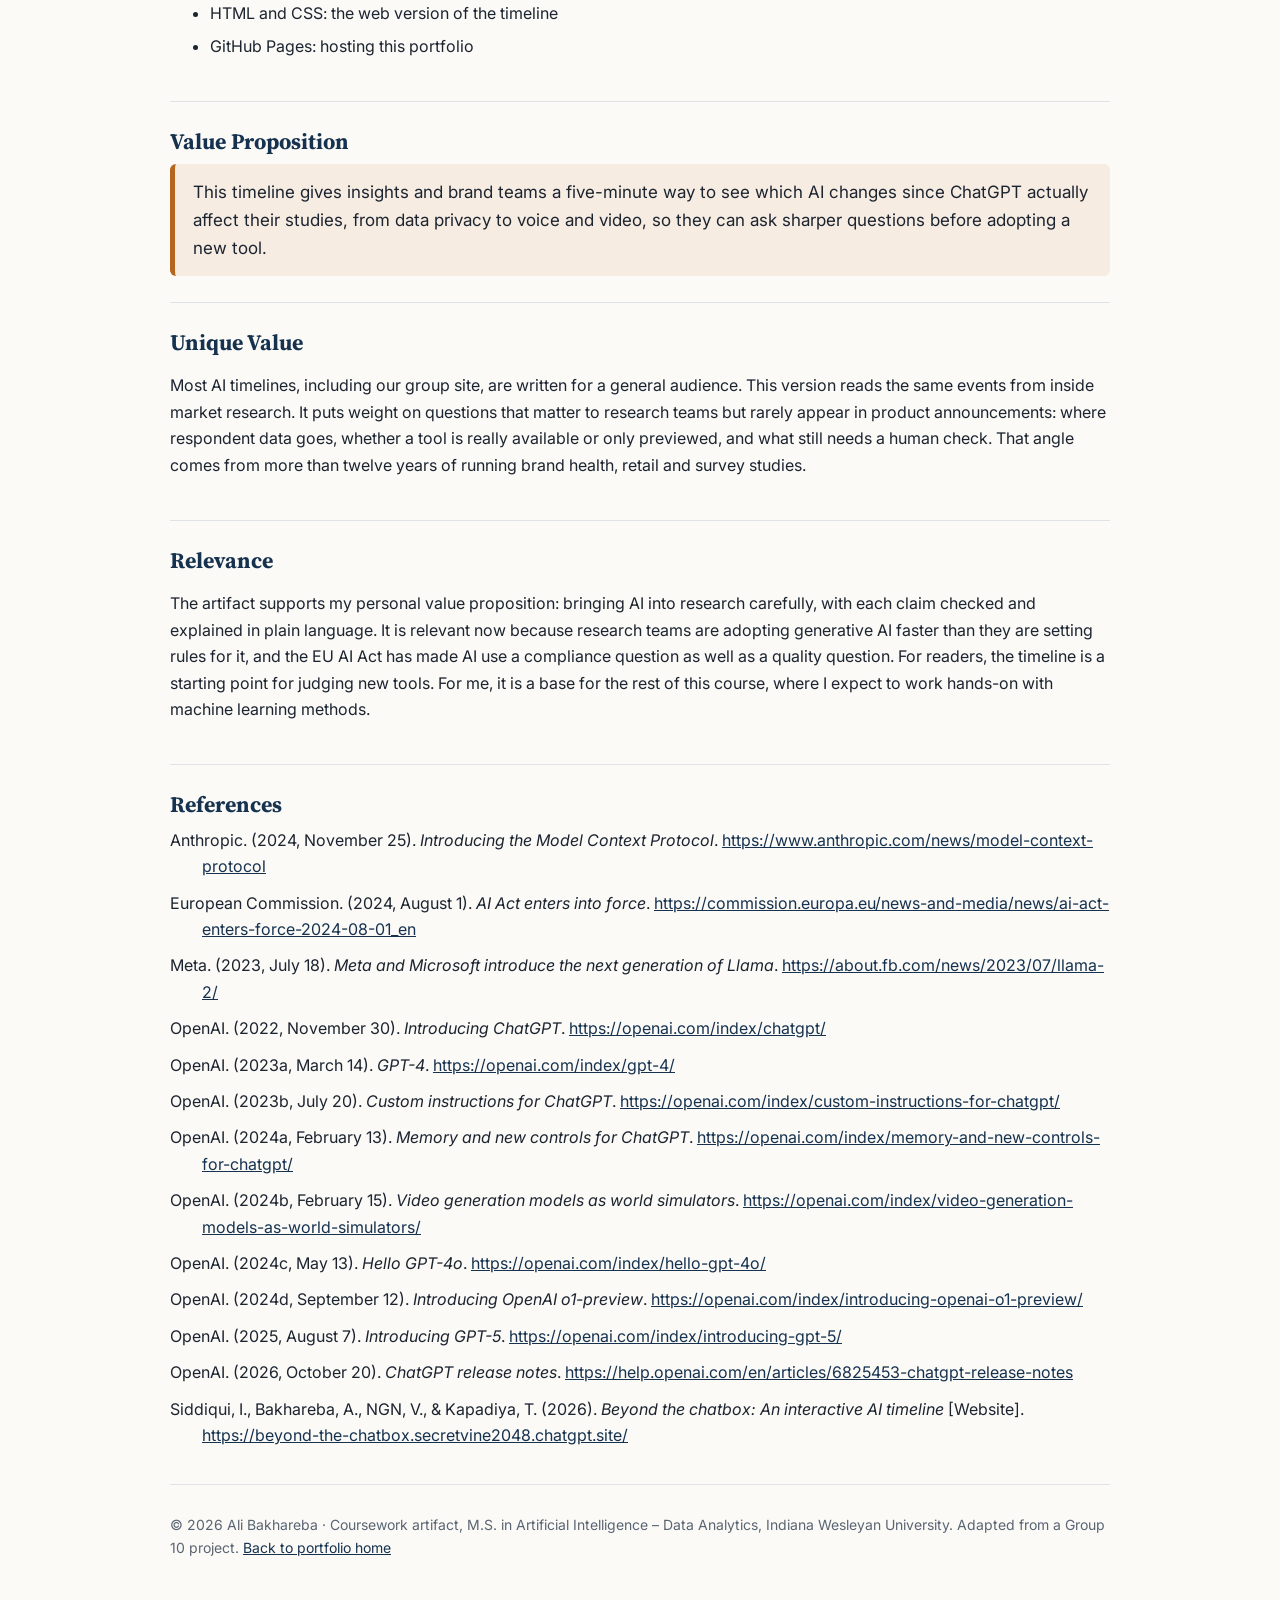
==== commit c0920e25: "Add files via upload" ====
--- a/artifact-1-ai-ml-timeline.html
+++ b/artifact-1-ai-ml-timeline.html
@@ -1,5 +1,5 @@
 <!doctype html><html lang="en"><head><meta charset="utf-8"><meta name="viewport" content="width=device-width, initial-scale=1">
-<title>AI &amp; ML Milestones for Insights Teams | Ali Bakhareba</title><link rel="preconnect" href="https://fonts.googleapis.com">
+<title>AI After ChatGPT: Timeline for Insights Teams | Ali Bakhareba</title><link rel="preconnect" href="https://fonts.googleapis.com">
 <link href="https://fonts.googleapis.com/css2?family=Inter:wght@400;500;600;700&family=Source+Serif+4:wght@600;700&display=swap" rel="stylesheet">
 <link rel="stylesheet" href="assets/style.css"></head><body>
 <header class="site"><div class="wrap"><a href="index.html">Ali Bakhareba</a>
@@ -12,72 +12,74 @@
 </div>
 
 <div class="field" id="title"><h2>Title</h2>
-<h1 style="margin:0">AI &amp; ML Milestones for Insights Teams: A 1950–2024 Timeline</h1></div>
+<h1 style="margin:0">AI After ChatGPT: A 2022–2026 Timeline for Insights Teams</h1></div>
 
 <div class="field" id="introduction"><h2>Introduction</h2>
-<p>Research and brand teams now hear “AI-powered” attached to almost everything: automatic coding of open-ended answers, predictive driver models, chatbot interviews and synthetic respondents. Some of these ideas are new. Many are decades old with a new interface. This timeline traces twelve milestones from 1950 to 2024 so that an insights team can see where each tool came from and ask better questions before trusting it.</p></div>
+<p>Since ChatGPT opened to the public on November 30, 2022, AI tools have changed every few months: new models, image and voice input, video generation, memory, connections to company data, and the first broad AI law. Research and brand teams have to decide which of these changes actually affect their work. This artifact takes twelve developments from <i>Beyond the Chatbox</i>, the interactive timeline my group built for the 1.3 discussion, and explains each one for insights and brand teams.</p></div>
 
 <div class="field" id="description"><h2>Description</h2>
-<p>The artifact is an illustrated timeline of twelve milestones grouped into four eras: foundations, learning from data, deep learning, and generative AI with regulation. Every entry has three parts: what happened, a plain-English explanation, and a short note on why it matters for research work. Each milestone is tied to its original paper or official source, listed under References. A one-page version is available as a PDF for use in team meetings or onboarding.</p>
-<p><a class="btn" href="assets/AI-ML-Milestones-for-Insights-Teams.pdf" download>Download the one-page PDF</a></p></div>
+<p>The artifact is a timeline of twelve developments from November 2022 to October 2026, grouped into four periods. Each entry keeps the group’s label (major milestone or minor change) and gives three things: what happened, why it matters for research work, and the original source. A one-page PDF version is available for meetings or onboarding. The full group project, with all 25 events, a guided presentation and an audience quiz, is linked below.</p>
+<p><a class="btn" href="assets/AI-After-ChatGPT-Timeline-for-Insights-Teams.pdf" download>Download the one-page PDF</a>
+<a class="btn alt" href="https://beyond-the-chatbox.secretvine2048.chatgpt.site/" target="_blank" rel="noopener">Open the full group site: Beyond the Chatbox</a></p>
+<p style="font-size:14px;color:var(--muted)">Group 10 (1.3 discussion): Irfan Siddiqui, Ali Bakhareba, Vikram NGN and Tanvir Kapadiya. The research-team selection and notes on this page are my own adaptation of our group work.</p></div>
 
 <div class="field" id="timeline"><h2>The timeline</h2>
-<div class="era" style="color:var(--era1)">Foundations · 1950–1966</div><div class="tl">
-<div class="ms e1"><span class="yr">1950</span><h3>Turing asks whether machines can think</h3><p>Alan Turing proposed the “imitation game”: if a person cannot tell a machine’s written answers from a human’s, we have reason to call the machine intelligent.</p><p class="why"><b>Why it matters for research:</b> We still judge AI output by whether it sounds human, for example AI-written open-end summaries or synthetic respondents. Sounding human is not the same as being accurate, so the output still has to be checked against real data.</p><div class="src">Source: Turing (1950)</div></div>
-<div class="ms e1"><span class="yr">1955–56</span><h3>The Dartmouth proposal names the field</h3><p>McCarthy, Minsky, Rochester and Shannon wrote the 1955 proposal for a 1956 summer workshop and used the term “artificial intelligence.” They expected major progress in a single summer.</p><p class="why"><b>Why it matters for research:</b> That early optimism still shows up in vendor pitches. Knowing how long real progress took helps a research team ask what a tool can actually do today.</p><div class="src">Source: McCarthy et al. (1955/2006)</div></div>
-<div class="ms e1"><span class="yr">1958</span><h3>Rosenblatt’s perceptron learns from examples</h3><p>The perceptron adjusted its own weights after seeing labeled examples, instead of following hand-written rules.</p><p class="why"><b>Why it matters for research:</b> This is the basic idea behind automated coding of survey answers: show the model coded examples and let it learn the pattern.</p><div class="src">Source: Rosenblatt (1958)</div></div>
-<div class="ms e1"><span class="yr">1959</span><h3>Samuel’s checkers program improves with practice</h3><p>Arthur Samuel built a checkers program that got better by playing games, and his paper helped popularize the phrase “machine learning.”</p><p class="why"><b>Why it matters for research:</b> It is an early case of a computer learning from experience, the same logic as a model that improves as more survey waves or transactions come in.</p><div class="src">Source: Samuel (1959)</div></div>
-<div class="ms e1"><span class="yr">1966</span><h3>ELIZA, the first well-known chatbot</h3><p>Joseph Weizenbaum’s ELIZA matched keywords and reflected users’ words back to them. Many users still felt it understood them.</p><p class="why"><b>Why it matters for research:</b> A direct warning for chatbot-led interviews and AI moderators: a fluent reply does not mean the system understood the respondent.</p><div class="src">Source: Weizenbaum (1966)</div></div>
+<div class="era" style="color:var(--era1)">The starting point · 2022</div><div class="tl">
+<div class="ms e1"><span class="yr">Nov 30, 2022</span><h3>ChatGPT opens to the public</h3><div class="src" style="margin-top:2px">Starting point</div><p>OpenAI released ChatGPT as a free research preview, putting a conversational interface around GPT-3.5.</p><p class="why"><b>Why it matters for research:</b> Analysts, clients and respondents got the same tool on the same day. Expectations for how fast insights can be turned around changed quickly, and some open-ended survey answers may now be written with AI help, which adds a new data-quality check.</p><div class="src">Source: OpenAI (2022)</div></div>
 </div>
-<div class="era" style="color:var(--era2)">Learning from data · 1986–2001</div><div class="tl">
-<div class="ms e2"><span class="yr">1986</span><h3>Backpropagation makes deep networks trainable</h3><p>Rumelhart, Hinton and Williams showed how errors can be passed backward through a network to train layers of hidden units.</p><p class="why"><b>Why it matters for research:</b> Almost every neural model used in text and image analytics today is trained this way.</p><div class="src">Source: Rumelhart et al. (1986)</div></div>
-<div class="ms e2"><span class="yr">2001</span><h3>Random forests</h3><p>Leo Breiman combined many decision trees, each built on a random sample of the data, and let them vote. The method also reports which variables matter most.</p><p class="why"><b>Why it matters for research:</b> For driver-style questions (what is linked to satisfaction, switching or purchase intent), this gives analysts a model that handles messy survey data and still shows which variables carry weight.</p><div class="src">Source: Breiman (2001)</div></div>
+<div class="era" style="color:var(--era2)">Wider access and competition · 2023</div><div class="tl">
+<div class="ms e2"><span class="yr">Mar 14, 2023</span><h3>GPT-4 arrives</h3><div class="src" style="margin-top:2px">Major milestone</div><p>A more capable model that can also take images as input, with access expanding in stages.</p><p class="why"><b>Why it matters for research:</b> Image input means a model can read a chart, a shelf photo or a piece of packaging. That helps desk research, but every reading still has to be checked against the source.</p><div class="src">Source: OpenAI (2023a)</div></div>
+<div class="ms e2"><span class="yr">Jul 18, 2023</span><h3>Llama 2 expands access to model weights</h3><div class="src" style="margin-top:2px">Major milestone</div><p>Meta released pretrained and chat model weights under a license that permits many commercial uses.</p><p class="why"><b>Why it matters for research:</b> With downloadable weights, a team can run a model on its own systems. That matters when respondent or client data is not allowed to leave the company.</p><div class="src">Source: Meta (2023)</div></div>
+<div class="ms e2"><span class="yr">Jul 20, 2023</span><h3>Custom instructions save repetition</h3><div class="src" style="margin-top:2px">Minor / incremental</div><p>Users can save guidance that ChatGPT applies to future conversations.</p><p class="why"><b>Why it matters for research:</b> A team can save its coding frame, tone or reporting rules once instead of retyping them, which makes AI-assisted work more consistent across analysts.</p><div class="src">Source: OpenAI (2023b)</div></div>
 </div>
-<div class="era" style="color:var(--era3)">Deep learning · 2012–2017</div><div class="tl">
-<div class="ms e3"><span class="yr">2012</span><h3>Deep learning wins ImageNet</h3><p>Krizhevsky, Sutskever and Hinton trained a deep convolutional network on GPUs and beat other image-recognition entries by a wide margin.</p><p class="why"><b>Why it matters for research:</b> Image recognition is now used to read shelf photos, packaging and ad creative, which used to need manual review.</p><div class="src">Source: Krizhevsky et al. (2012)</div></div>
-<div class="ms e3"><span class="yr">2013</span><h3>Word2vec turns words into numbers</h3><p>Mikolov and colleagues showed how to represent words as vectors so that words used in similar ways sit close together.</p><p class="why"><b>Why it matters for research:</b> This made it practical to group open-ended answers by meaning, not just exact keywords, for example “too pricey” and “expensive.”</p><div class="src">Source: Mikolov et al. (2013)</div></div>
-<div class="ms e3"><span class="yr">2017</span><h3>The transformer architecture</h3><p>Vaswani and colleagues introduced a model built on “attention,” which looks at how every word in a passage relates to every other word.</p><p class="why"><b>Why it matters for research:</b> Transformers are the foundation of today’s large language models; the “T” in GPT stands for transformer.</p><div class="src">Source: Vaswani et al. (2017)</div></div>
+<div class="era" style="color:var(--era3)">Media, reasoning and rules · 2024</div><div class="tl">
+<div class="ms e3"><span class="yr">Feb 13, 2024</span><h3>Memory testing begins</h3><div class="src" style="margin-top:2px">Minor / incremental</div><p>Selected users began testing a ChatGPT feature that remembers useful information across conversations, with controls to manage it.</p><p class="why"><b>Why it matters for research:</b> Convenient, but it raises a data-handling question: what client or respondent details might the tool keep? Teams need a rule before anyone pastes study data in.</p><div class="src">Source: OpenAI (2024a)</div></div>
+<div class="ms e3"><span class="yr">Feb 15, 2024</span><h3>Sora demonstrates text-to-video</h3><div class="src" style="margin-top:2px">Major milestone</div><p>OpenAI showed a research preview of generating high-fidelity video from text. It was not a general public launch.</p><p class="why"><b>Why it matters for research:</b> Video concepts for testing may one day be produced much faster. The preview-versus-launch difference matters: research teams often hear about a tool long before they can use it.</p><div class="src">Source: OpenAI (2024b)</div></div>
+<div class="ms e3"><span class="yr">May 13, 2024</span><h3>GPT-4o brings text, vision and audio together</h3><div class="src" style="margin-top:2px">Major milestone</div><p>One model works across text, images and audio, with access released in stages.</p><p class="why"><b>Why it matters for research:</b> Real-time voice opens the door to AI-moderated interviews. The same caution applies as with any moderator: check what the system actually captured.</p><div class="src">Source: OpenAI (2024c)</div></div>
+<div class="ms e3"><span class="yr">Aug 1, 2024</span><h3>The EU AI Act enters into force</h3><div class="src" style="margin-top:2px">Major milestone</div><p>The European Union’s broad legal framework for AI entered into force and began a phased implementation.</p><p class="why"><b>Why it matters for research:</b> Teams working with EU customers or data need to know which risk category their AI use falls into and what transparency it requires.</p><div class="src">Source: European Commission (2024)</div></div>
+<div class="ms e3"><span class="yr">Sep 12, 2024</span><h3>o1-preview emphasizes reasoning</h3><div class="src" style="margin-top:2px">Major milestone</div><p>A new model series spends more computation working through a problem before answering.</p><p class="why"><b>Why it matters for research:</b> Helpful for multi-step analysis questions, such as checking the logic of a segmentation, but each step still needs a human check.</p><div class="src">Source: OpenAI (2024d)</div></div>
+<div class="ms e3"><span class="yr">Nov 25, 2024</span><h3>The Model Context Protocol is introduced</h3><div class="src" style="margin-top:2px">Major milestone</div><p>Anthropic introduced an open protocol for connecting AI assistants to tools and data sources.</p><p class="why"><b>Why it matters for research:</b> Assistants can now be connected to the places research data lives, such as files, databases and dashboards. That saves copying and pasting, but it makes access permissions a research-governance issue.</p><div class="src">Source: Anthropic (2024)</div></div>
 </div>
-<div class="era" style="color:var(--era4)">Generative AI and regulation · 2022–2024</div><div class="tl">
-<div class="ms e4"><span class="yr">2022</span><h3>ChatGPT is released to the public</h3><p>OpenAI released ChatGPT as a free research preview on November 30, 2022.</p><p class="why"><b>Why it matters for research:</b> Large language models moved from labs to everyone’s desk: analysts, clients and respondents. Expectations for how fast insights can be produced changed almost overnight.</p><div class="src">Source: OpenAI (2022)</div></div>
-<div class="ms e4"><span class="yr">2024</span><h3>The EU Artificial Intelligence Act</h3><p>The European Union adopted Regulation (EU) 2024/1689, a risk-based law for AI systems. It was published on July 12, 2024 and entered into force on August 1, 2024.</p><p class="why"><b>Why it matters for research:</b> Teams using AI with EU customers or data need to know which risk category their use falls into and what transparency it requires.</p><div class="src">Source: Regulation (EU) 2024/1689 (2024)</div></div>
+<div class="era" style="color:var(--era4)">Reasoning, tasks and privacy · 2025–2026</div><div class="tl">
+<div class="ms e4"><span class="yr">Aug 7, 2025</span><h3>GPT-5 combines response styles</h3><div class="src" style="margin-top:2px">Major milestone</div><p>OpenAI introduced a system that combines fast responses with deeper reasoning.</p><p class="why"><b>Why it matters for research:</b> The tool now decides how hard to work on a question. Analysts should still say when they need a careful answer, and they should still verify the numbers.</p><div class="src">Source: OpenAI (2025)</div></div>
+<div class="ms e4"><span class="yr">Oct 20, 2026</span><h3>Locked chats begin rolling out</h3><div class="src" style="margin-top:2px">Minor / incremental</div><p>Selected ChatGPT conversations can be hidden behind an account PIN or supported device authentication.</p><p class="why"><b>Why it matters for research:</b> A small change that shows privacy is now a product feature. It limits who can open a chat on a shared device; it does not replace a team’s own rules on what data goes into AI tools.</p><div class="src">Source: OpenAI (2026)</div></div>
 </div>
 </div>
 
 <div class="field" id="objective"><h2>Objective</h2>
-<p>Workshop 1 asked us to build a timeline of how AI and machine learning developed. I had two goals. The first was my own: I wanted a solid picture of the field’s history before going deeper into the program. The second was for my audience. Insights managers, brand managers and research agency teams are being asked to adopt AI tools quickly, often without time to look into where those tools came from. I wanted to give them a short reference they could actually use when a new tool lands on their desk.</p></div>
+<p>In the 1.3 discussion, our class talked through the major and minor AI developments since ChatGPT launched, and my group turned that discussion into <i>Beyond the Chatbox</i>. That site was written for our classmates. For this portfolio I had two goals. The first was my own: to understand which of these changes matter most in the field I work in. The second was for my audience. Insights managers, brand managers and research agency teams are asked to adopt new AI tools quickly, and they need a short way to see which changes touch study design, data handling and quality checks.</p></div>
 
 <div class="field" id="process"><h2>Process</h2>
 <ol>
-<li><b>Started from my Workshop 1 work.</b> I used the AI and ML timeline I prepared for the 1.3 discussion as the starting point.</li>
-<li><b>Picked an audience and a question.</b> I chose research and brand teams and asked one question of every milestone: does it help explain a tool these teams use today? Milestones that did not pass were cut.</li>
-<li><b>Grouped the milestones into four eras</b> so a reader can see the field move from rules, to learning from data, to deep learning, to generative AI.</li>
-<li><b>Checked every date and claim against the original source.</b> Where dates differ, I show both. For example, the Dartmouth proposal was written in 1955 for a workshop held in 1956.</li>
-<li><b>Wrote a “why it matters for research” note</b> for each entry, drawing on my own work in brand tracking, survey design and retail measurement.</li>
+<li><b>Started from our group’s 1.3 work.</b> I used the 25-event timeline in <i>Beyond the Chatbox</i>, which I built with Irfan Siddiqui, Vikram NGN and Tanvir Kapadiya.</li>
+<li><b>Picked an audience and a question.</b> I asked of every event: does it change how a research team designs studies, handles data or checks findings? Twelve events passed.</li>
+<li><b>Grouped the twelve into four periods</b> so a reader can follow the story from the first public launch to recent privacy changes.</li>
+<li><b>Kept the group’s distinctions.</b> I kept the major and minor labels and the difference between previews, staged rollouts and public launches, and checked each date against the original source the group cited.</li>
+<li><b>Wrote a “why it matters for research” note</b> for each event, drawing on my work in brand tracking, survey design and retail measurement.</li>
 <li><b>Built the web version and a one-page PDF</b>, then reviewed both against the course artifact template and the rubric.</li>
 </ol></div>
 
 <div class="field" id="tools"><h2>Tools and Technologies Used</h2>
 <ul>
-<li>ChatGPT and Microsoft PowerPoint: the original Workshop 1 timeline</li>
-<li>Claude: help with drafting, layout and the HTML/CSS code for this portfolio version. I selected the milestones, wrote the research notes and checked every date and reference myself.</li>
-<li>Original papers, publisher pages and EUR-Lex: to verify dates and build the reference list</li>
+<li>ChatGPT: used by our group to organize research, draft event summaries and write the code for <i>Beyond the Chatbox</i></li>
+<li>Claude: help with drafting, layout and the HTML/CSS code for this portfolio version. I selected the twelve events, wrote the research notes and checked the dates and references myself.</li>
+<li>Primary sources from OpenAI, Google, Meta, Anthropic and the European Commission: to confirm dates and descriptions</li>
 <li>HTML and CSS: the web version of the timeline</li>
 <li>GitHub Pages: hosting this portfolio</li>
 </ul></div>
 
 <div class="field" id="value"><h2>Value Proposition</h2>
-<div class="vp">This timeline gives insights and brand teams a five-minute way to place any “AI-powered” research tool in context, so they can ask vendors sharper questions and explain AI choices to stakeholders without overstating what the technology does.</div></div>
+<div class="vp">This timeline gives insights and brand teams a five-minute way to see which AI changes since ChatGPT actually affect their studies, from data privacy to voice and video, so they can ask sharper questions before adopting a new tool.</div></div>
 
 <div class="field" id="unique"><h2>Unique Value</h2>
-<p>Most AI timelines are written from a computer science point of view. This one is written from inside market research. Each milestone is paired with a practical consequence for research, such as what ELIZA suggests about chatbot interviews or what word embeddings changed for coding open-ended answers. That pairing comes from more than twelve years of running brand health, retail and survey studies, and it is the part a general timeline does not offer.</p></div>
+<p>Most AI timelines, including our group site, are written for a general audience. This version reads the same events from inside market research. It puts weight on questions that matter to research teams but rarely appear in product announcements: where respondent data goes, whether a tool is really available or only previewed, and what still needs a human check. That angle comes from more than twelve years of running brand health, retail and survey studies.</p></div>
 
 <div class="field" id="relevance"><h2>Relevance</h2>
-<p>The artifact supports my personal value proposition: bringing AI into research carefully, with each claim checked and explained in plain language. It is relevant now because research teams are adopting generative AI faster than they are learning how it works, and the EU AI Act has made it a compliance question as well as a quality question. For readers, the timeline is a starting point for judging new tools. For me, it is the base for the rest of this program, where I expect to work hands-on with several of the methods listed here.</p></div>
+<p>The artifact supports my personal value proposition: bringing AI into research carefully, with each claim checked and explained in plain language. It is relevant now because research teams are adopting generative AI faster than they are setting rules for it, and the EU AI Act has made AI use a compliance question as well as a quality question. For readers, the timeline is a starting point for judging new tools. For me, it is a base for the rest of this course, where I expect to work hands-on with machine learning methods.</p></div>
 
 <div class="field refs" id="references"><h2>References</h2>
-<p>Breiman, L. (2001). Random forests. <i>Machine Learning, 45</i>(1), 5–32. <a href="https://doi.org/10.1023/A:1010933404324">https://doi.org/10.1023/A:1010933404324</a></p><p>Krizhevsky, A., Sutskever, I., &amp; Hinton, G. E. (2012). ImageNet classification with deep convolutional neural networks. <i>Advances in Neural Information Processing Systems, 25</i>, 1097–1105.</p><p>McCarthy, J., Minsky, M. L., Rochester, N., &amp; Shannon, C. E. (2006). A proposal for the Dartmouth summer research project on artificial intelligence, August 31, 1955. <i>AI Magazine, 27</i>(4), 12–14. <a href="https://doi.org/10.1609/aimag.v27i4.1904">https://doi.org/10.1609/aimag.v27i4.1904</a> (Original work written 1955)</p><p>Mikolov, T., Chen, K., Corrado, G., &amp; Dean, J. (2013). <i>Efficient estimation of word representations in vector space</i> (arXiv:1301.3781). arXiv. <a href="https://doi.org/10.48550/arXiv.1301.3781">https://doi.org/10.48550/arXiv.1301.3781</a></p><p>OpenAI. (2022, November 30). <i>Introducing ChatGPT</i>. <a href="https://openai.com/index/chatgpt/">https://openai.com/index/chatgpt/</a></p><p>Regulation (EU) 2024/1689 of the European Parliament and of the Council of 13 June 2024 laying down harmonised rules on artificial intelligence (Artificial Intelligence Act). (2024). <i>Official Journal of the European Union</i>, L 2024/1689. <a href="https://eur-lex.europa.eu/eli/reg/2024/1689/oj">https://eur-lex.europa.eu/eli/reg/2024/1689/oj</a></p><p>Rosenblatt, F. (1958). The perceptron: A probabilistic model for information storage and organization in the brain. <i>Psychological Review, 65</i>(6), 386–408. <a href="https://doi.org/10.1037/h0042519">https://doi.org/10.1037/h0042519</a></p><p>Rumelhart, D. E., Hinton, G. E., &amp; Williams, R. J. (1986). Learning representations by back-propagating errors. <i>Nature, 323</i>(6088), 533–536. <a href="https://doi.org/10.1038/323533a0">https://doi.org/10.1038/323533a0</a></p><p>Samuel, A. L. (1959). Some studies in machine learning using the game of checkers. <i>IBM Journal of Research and Development, 3</i>(3), 210–229. <a href="https://doi.org/10.1147/rd.33.0210">https://doi.org/10.1147/rd.33.0210</a></p><p>Turing, A. M. (1950). Computing machinery and intelligence. <i>Mind, 59</i>(236), 433–460. <a href="https://doi.org/10.1093/mind/LIX.236.433">https://doi.org/10.1093/mind/LIX.236.433</a></p><p>Vaswani, A., Shazeer, N., Parmar, N., Uszkoreit, J., Jones, L., Gomez, A. N., Kaiser, Ł., &amp; Polosukhin, I. (2017). Attention is all you need. <i>Advances in Neural Information Processing Systems, 30</i>, 5998–6008.</p><p>Weizenbaum, J. (1966). ELIZA—A computer program for the study of natural language communication between man and machine. <i>Communications of the ACM, 9</i>(1), 36–45. <a href="https://doi.org/10.1145/365153.365168">https://doi.org/10.1145/365153.365168</a></p>
+<p>Anthropic. (2024, November 25). <i>Introducing the Model Context Protocol</i>. <a href="https://www.anthropic.com/news/model-context-protocol">https://www.anthropic.com/news/model-context-protocol</a></p><p>European Commission. (2024, August 1). <i>AI Act enters into force</i>. <a href="https://commission.europa.eu/news-and-media/news/ai-act-enters-force-2024-08-01_en">https://commission.europa.eu/news-and-media/news/ai-act-enters-force-2024-08-01_en</a></p><p>Meta. (2023, July 18). <i>Meta and Microsoft introduce the next generation of Llama</i>. <a href="https://about.fb.com/news/2023/07/llama-2/">https://about.fb.com/news/2023/07/llama-2/</a></p><p>OpenAI. (2022, November 30). <i>Introducing ChatGPT</i>. <a href="https://openai.com/index/chatgpt/">https://openai.com/index/chatgpt/</a></p><p>OpenAI. (2023a, March 14). <i>GPT-4</i>. <a href="https://openai.com/index/gpt-4/">https://openai.com/index/gpt-4/</a></p><p>OpenAI. (2023b, July 20). <i>Custom instructions for ChatGPT</i>. <a href="https://openai.com/index/custom-instructions-for-chatgpt/">https://openai.com/index/custom-instructions-for-chatgpt/</a></p><p>OpenAI. (2024a, February 13). <i>Memory and new controls for ChatGPT</i>. <a href="https://openai.com/index/memory-and-new-controls-for-chatgpt/">https://openai.com/index/memory-and-new-controls-for-chatgpt/</a></p><p>OpenAI. (2024b, February 15). <i>Video generation models as world simulators</i>. <a href="https://openai.com/index/video-generation-models-as-world-simulators/">https://openai.com/index/video-generation-models-as-world-simulators/</a></p><p>OpenAI. (2024c, May 13). <i>Hello GPT-4o</i>. <a href="https://openai.com/index/hello-gpt-4o/">https://openai.com/index/hello-gpt-4o/</a></p><p>OpenAI. (2024d, September 12). <i>Introducing OpenAI o1-preview</i>. <a href="https://openai.com/index/introducing-openai-o1-preview/">https://openai.com/index/introducing-openai-o1-preview/</a></p><p>OpenAI. (2025, August 7). <i>Introducing GPT-5</i>. <a href="https://openai.com/index/introducing-gpt-5/">https://openai.com/index/introducing-gpt-5/</a></p><p>OpenAI. (2026, October 20). <i>ChatGPT release notes</i>. <a href="https://help.openai.com/en/articles/6825453-chatgpt-release-notes">https://help.openai.com/en/articles/6825453-chatgpt-release-notes</a></p><p>Siddiqui, I., Bakhareba, A., NGN, V., &amp; Kapadiya, T. (2026). <i>Beyond the chatbox: An interactive AI timeline</i> [Website]. <a href="https://beyond-the-chatbox.secretvine2048.chatgpt.site/">https://beyond-the-chatbox.secretvine2048.chatgpt.site/</a></p>
 </div>
 
-<footer>© 2026 Ali Bakhareba · Coursework artifact, M.S. in Artificial Intelligence – Data Analytics, Indiana Wesleyan University. <a href="index.html">Back to portfolio home</a></footer>
+<footer>© 2026 Ali Bakhareba · Coursework artifact, M.S. in Artificial Intelligence – Data Analytics, Indiana Wesleyan University. Adapted from a Group 10 project. <a href="index.html">Back to portfolio home</a></footer>
 </div></body></html>
